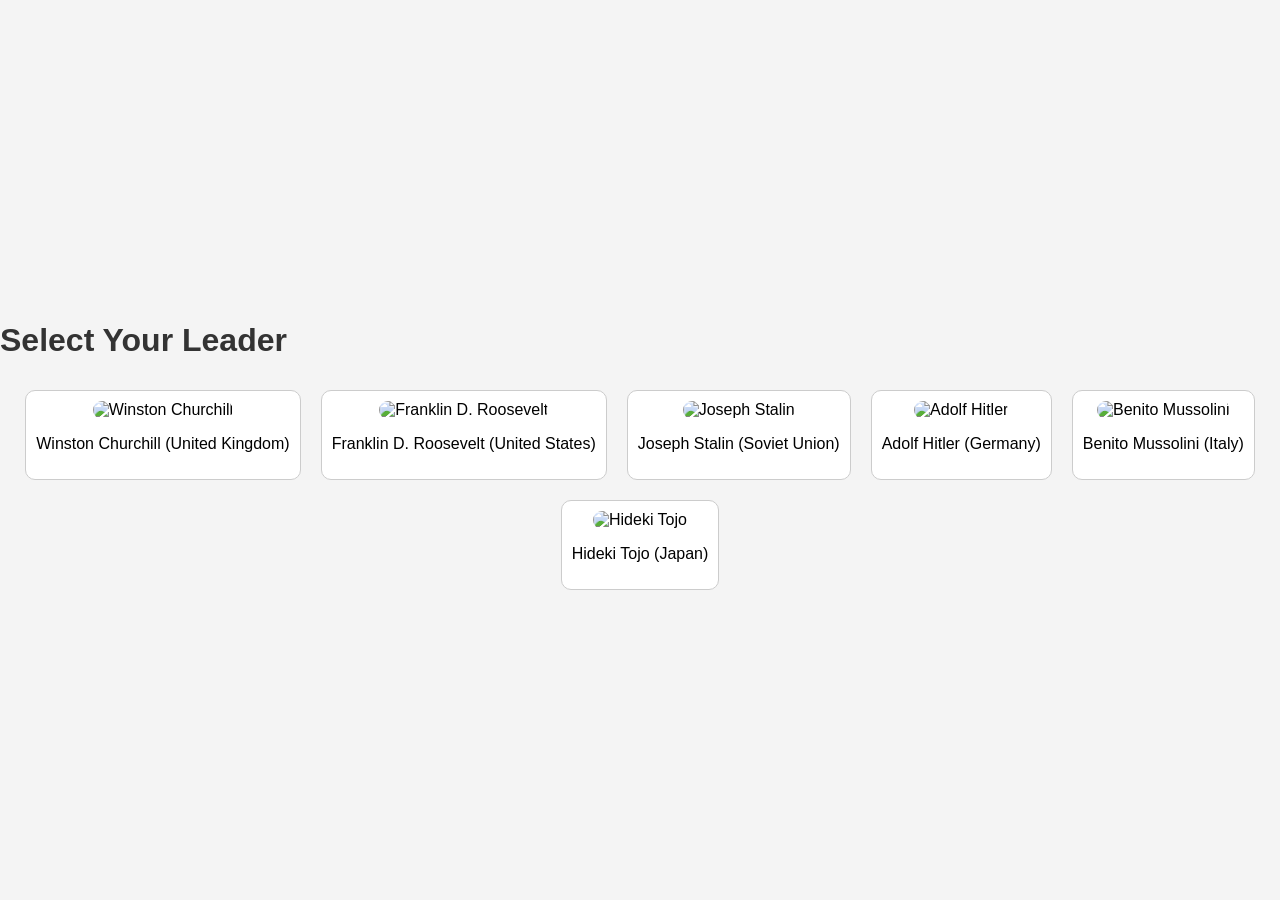
==== index.html @ f3f21e8c "Add files via upload" ====
<!DOCTYPE html>
<html lang="en">
<head>
    <meta charset="UTF-8">
    <meta name="viewport" content="width=device-width, initial-scale=1.0">
    <title>WW2 Leaders Game</title>
    <link rel="stylesheet" href="style.css">
    <link rel="manifest" href="manifest.json">
    <script>
        if ('serviceWorker' in navigator) {
            navigator.serviceWorker.register('/service-worker.js').then(function(registration) {
                console.log('Service Worker registered with scope:', registration.scope);
            }).catch(function(error) {
                console.log('Service Worker registration failed:', error);
            });
        }
    </script>
</head>
<body>
    <div id="leader-selection">
        <h1>Select Your Leader</h1>
        <div id="leaders"></div>
    </div>
    <div id="picked-leaders" style="display:none;">
        <h2>Picked Leaders</h2>
        <div id="player-leader"></div>
        <div id="enemy-leader"></div>
    </div>
    <div id="battle" style="display:none;">
        <p id="result"></p>
        <div>
            <div class="choice" data-choice="Attack">Attack</div>
            <div class="choice" data-choice="Defend">Defend</div>
            <div class="choice" data-choice="Ambush">Ambush</div>
        </div>
        <button id="restart" style="display:none;">Restart Game</button>
    </div>
    <script src="script.js"></script>
</body>
</html>
---- style.css ----
body {
    font-family: Arial, sans-serif;
    background-color: #f4f4f4;
    margin: 0;
    padding: 0;
    display: flex;
    flex-direction: column;
    align-items: center;
    justify-content: center;
    height: 100vh;
}

h1, h2 {
    color: #333;
}

#leaders, #picked-leaders {
    display: flex;
    flex-wrap: wrap;
    justify-content: center;
}

.leader, .picked-leader {
    display: inline-block;
    margin: 10px;
    text-align: center;
    border: 1px solid #ccc;
    border-radius: 10px;
    padding: 10px;
    background-color: #fff;
    transition: transform 0.2s;
}

.leader:hover, .picked-leader:hover {
    transform: scale(1.05);
}

.leader img, .picked-leader img {
    width: 150px;
    height: 200px;
    object-fit: cover;
    border-radius: 10px;
}

#battle {
    display: none;
    text-align: center;
}

.choice {
    display: inline-block;
    padding: 10px 20px;
    margin: 10px;
    background-color: #ccc;
    cursor: pointer;
    border-radius: 5px;
    transition: background-color 0.2s;
}

.choice:hover {
    background-color: #bbb;
}

#restart {
    margin-top: 20px;
    padding: 10px 20px;
    background-color: #007bff;
    color: #fff;
    border: none;
    border-radius: 5px;
    cursor: pointer;
    transition: background-color 0.2s;
}

#restart:hover {
    background-color: #0056b3;
}
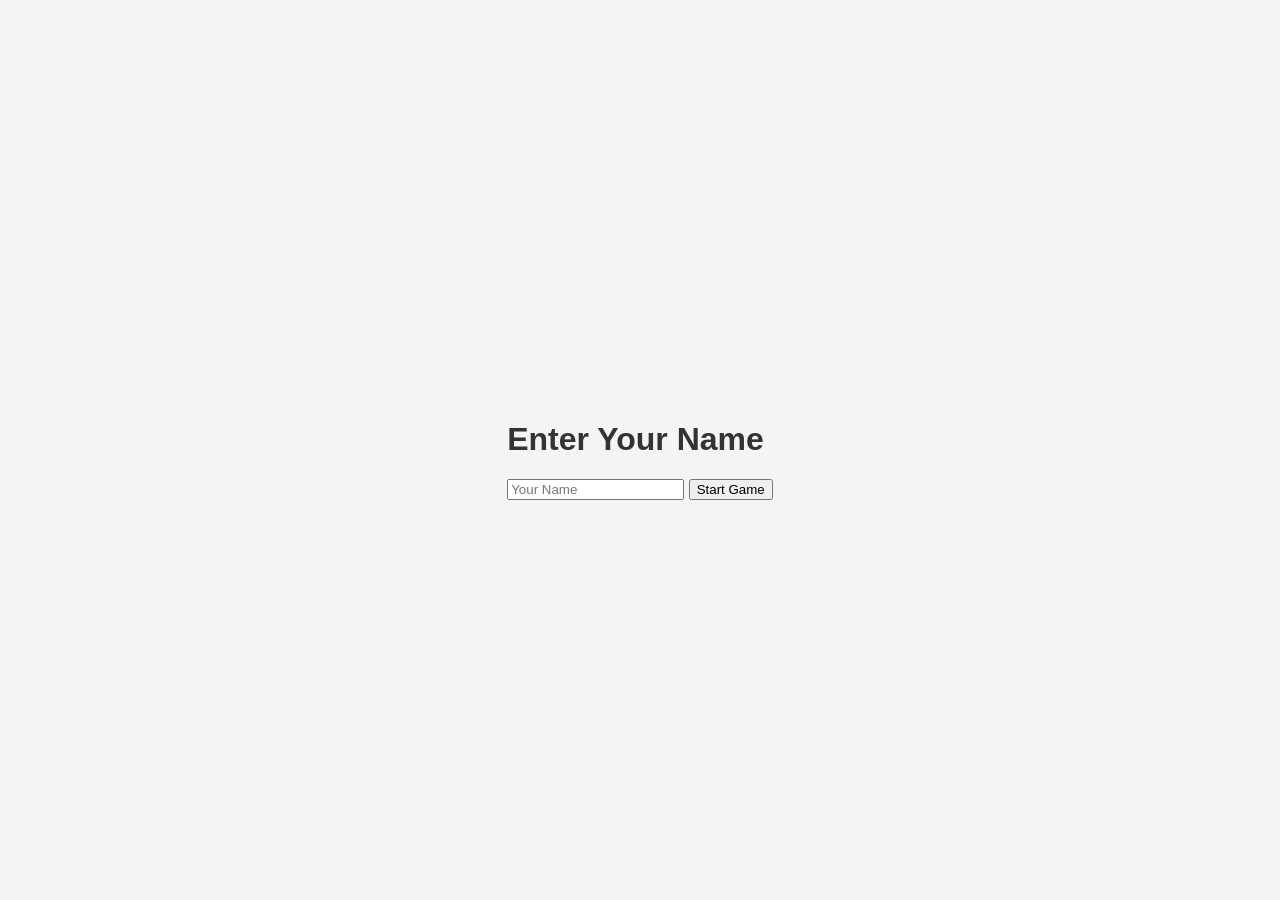
==== commit b0c4bbff: "Update index.html" ====
--- a/index.html
+++ b/index.html
@@ -17,7 +17,12 @@
     </script>
 </head>
 <body>
-    <div id="leader-selection">
+    <div id="name-input">
+        <h1>Enter Your Name</h1>
+        <input type="text" id="player-name" placeholder="Your Name">
+        <button onclick="startGame()">Start Game</button>
+    </div>
+    <div id="leader-selection" style="display:none;">
         <h1>Select Your Leader</h1>
         <div id="leaders"></div>
     </div>
@@ -31,10 +36,10 @@
         <div>
             <div class="choice" data-choice="Attack">Attack</div>
             <div class="choice" data-choice="Defend">Defend</div>
-            <div class="choice" data-choice="Ambush">Ambush</div>
+            <div class="choice" data-choice="Use Ability">Use Ability</div>
         </div>
         <button id="restart" style="display:none;">Restart Game</button>
     </div>
     <script src="script.js"></script>
 </body>
-</html>+</html>
--- a/style.css
+++ b/style.css
@@ -8,6 +8,9 @@
     align-items: center;
     justify-content: center;
     height: 100vh;
+    background-image: url('https://www.worldhistory.org/uploads/images/18673.png?v=1733229006-1710651644');
+    background-size: cover;
+    background-position: center;
 }
 
 h1, h2 {
@@ -74,4 +77,29 @@
 
 #restart:hover {
     background-color: #0056b3;
-}+}
+
+/* Victory and Defeat Animations */
+@keyframes victory-animation {
+    0% { transform: scale(1); opacity: 1; }
+    50% { transform: scale(1.5); opacity: 0.5; }
+    100% { transform: scale(1); opacity: 1; }
+}
+
+@keyframes defeat-animation {
+    0% { transform: scale(1); opacity: 1; }
+    50% { transform: scale(0.5); opacity: 0.5; }
+    100% { transform: scale(1); opacity: 1; }
+}
+
+.victory {
+    animation: victory-animation 2s infinite;
+    color: green;
+    font-size: 2em;
+}
+
+.defeat {
+    animation: defeat-animation 2s infinite;
+    color: red;
+    font-size: 2em;
+}
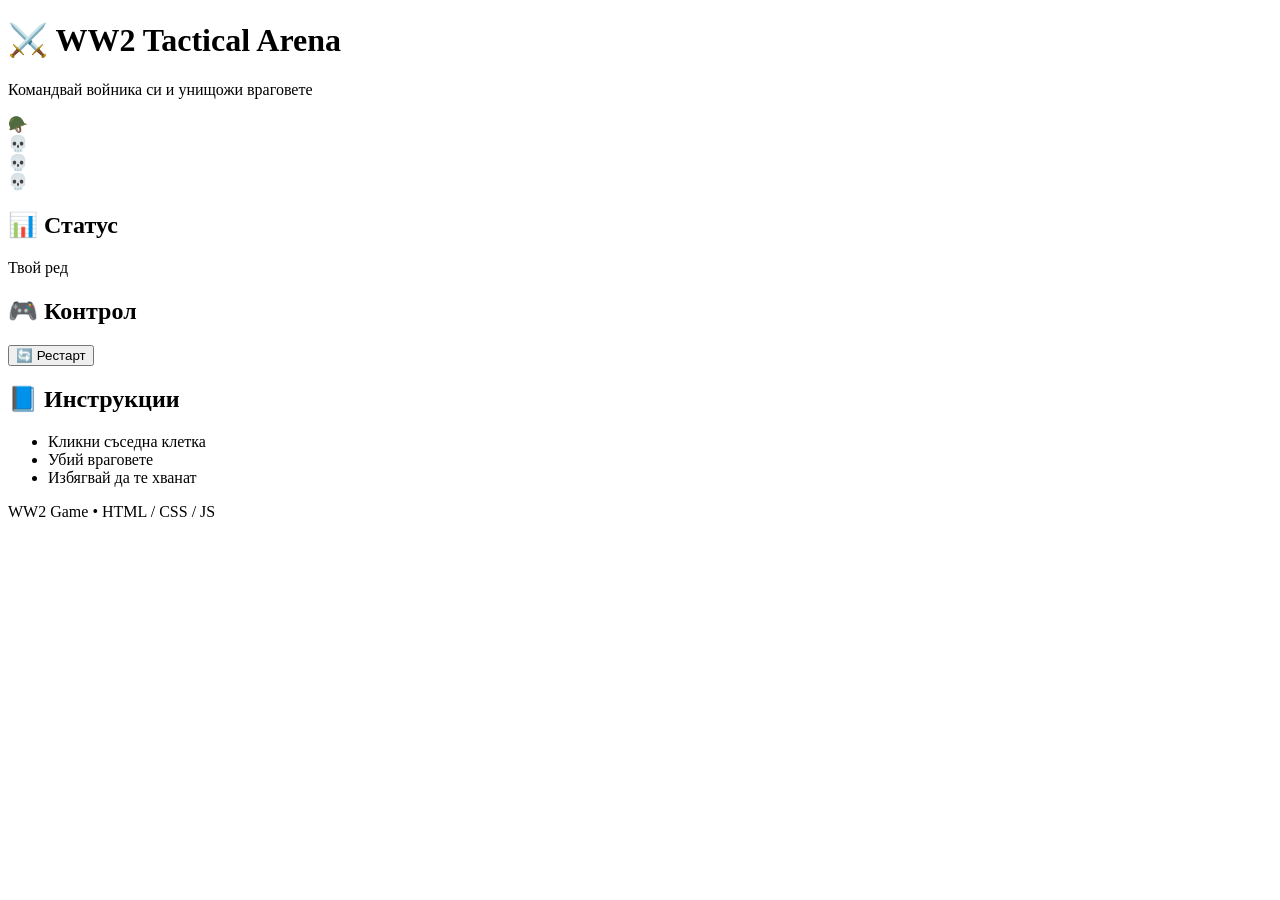
==== commit 7c4f626e: "аа" ====
--- a/index.html
+++ b/index.html
@@ -1,45 +1,52 @@
 <!DOCTYPE html>
-<html lang="en">
+<html lang="bg">
+
 <head>
     <meta charset="UTF-8">
     <meta name="viewport" content="width=device-width, initial-scale=1.0">
-    <title>WW2 Leaders Game</title>
-    <link rel="stylesheet" href="style.css">
-    <link rel="manifest" href="manifest.json">
-    <script>
-        if ('serviceWorker' in navigator) {
-            navigator.serviceWorker.register('/service-worker.js').then(function(registration) {
-                console.log('Service Worker registered with scope:', registration.scope);
-            }).catch(function(error) {
-                console.log('Service Worker registration failed:', error);
-            });
-        }
-    </script>
+    <title>WW2 Tactical Arena</title>
+    <link rel="stylesheet" href="styles.css">
 </head>
+
 <body>
-    <div id="name-input">
-        <h1>Enter Your Name</h1>
-        <input type="text" id="player-name" placeholder="Your Name">
-        <button onclick="startGame()">Start Game</button>
-    </div>
-    <div id="leader-selection" style="display:none;">
-        <h1>Select Your Leader</h1>
-        <div id="leaders"></div>
-    </div>
-    <div id="picked-leaders" style="display:none;">
-        <h2>Picked Leaders</h2>
-        <div id="player-leader"></div>
-        <div id="enemy-leader"></div>
-    </div>
-    <div id="battle" style="display:none;">
-        <p id="result"></p>
-        <div>
-            <div class="choice" data-choice="Attack">Attack</div>
-            <div class="choice" data-choice="Defend">Defend</div>
-            <div class="choice" data-choice="Use Ability">Use Ability</div>
-        </div>
-        <button id="restart" style="display:none;">Restart Game</button>
-    </div>
+
+    <header class="header">
+        <h1>⚔️ WW2 Tactical Arena</h1>
+        <p>Командвай войника си и унищожи враговете</p>
+    </header>
+
+    <main class="main">
+        <section class="game-container">
+            <div id="game"></div>
+        </section>
+
+        <aside class="sidebar">
+            <div class="card">
+                <h2>📊 Статус</h2>
+                <p id="status">Твой ред</p>
+            </div>
+
+            <div class="card">
+                <h2>🎮 Контрол</h2>
+                <button onclick="resetGame()">🔄 Рестарт</button>
+            </div>
+
+            <div class="card">
+                <h2>📘 Инструкции</h2>
+                <ul>
+                    <li>Кликни съседна клетка</li>
+                    <li>Убий враговете</li>
+                    <li>Избягвай да те хванат</li>
+                </ul>
+            </div>
+        </aside>
+    </main>
+
+    <footer class="footer">
+        <p>WW2 Game • HTML / CSS / JS</p>
+    </footer>
+
     <script src="script.js"></script>
 </body>
-</html>
+
+</html>
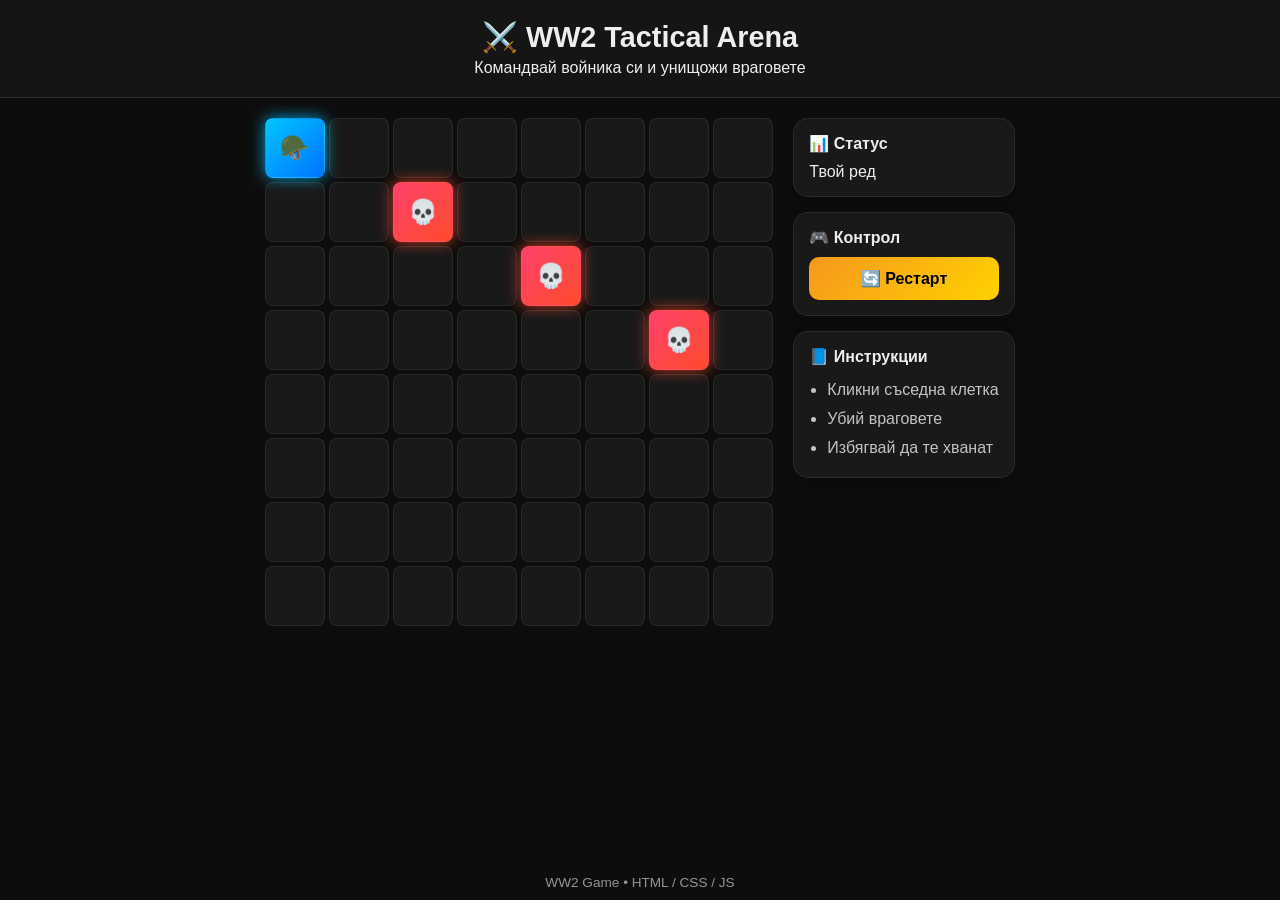
==== commit 45bf37e3: "123" ====
--- a/index.html
+++ b/index.html
@@ -5,7 +5,7 @@
     <meta charset="UTF-8">
     <meta name="viewport" content="width=device-width, initial-scale=1.0">
     <title>WW2 Tactical Arena</title>
-    <link rel="stylesheet" href="styles.css">
+    <link rel="stylesheet" href="style.css">
 </head>
 
 <body>
--- a/style.css
+++ b/style.css
@@ -0,0 +1,129 @@
+* {
+  box-sizing: border-box;
+  margin: 0;
+  padding: 0;
+}
+
+body {
+  background: #0d0d0d;
+  color: #eee;
+  font-family: sans-serif;
+  min-height: 100vh;
+  display: flex;
+  flex-direction: column;
+}
+
+.header {
+  text-align: center;
+  padding: 20px;
+  background: rgba(255, 255, 255, 0.03);
+  border-bottom: 1px solid rgba(255, 255, 255, 0.1);
+}
+
+.header h1 {
+  font-size: 1.8rem;
+  margin-bottom: 5px;
+}
+
+.main {
+  display: flex;
+  gap: 20px;
+  padding: 20px;
+  flex: 1;
+  justify-content: center;
+  align-items: flex-start;
+  flex-wrap: wrap;
+}
+
+.game-container {
+  display: flex;
+  justify-content: center;
+}
+
+#game {
+  display: grid;
+  grid-template-columns: repeat(8, 60px);
+  grid-template-rows: repeat(8, 60px);
+  gap: 4px;
+}
+
+.tile {
+  width: 60px;
+  height: 60px;
+  border-radius: 8px;
+  display: flex;
+  align-items: center;
+  justify-content: center;
+  font-size: 1.5rem;
+  cursor: pointer;
+  transition: all 0.2s ease;
+  background: rgba(255, 255, 255, 0.05);
+  border: 1px solid rgba(255, 255, 255, 0.07);
+}
+
+.tile:hover {
+  transform: scale(1.1);
+  background: rgba(255, 255, 255, 0.1);
+}
+
+.player {
+  background: linear-gradient(135deg, #00c6ff, #0072ff) !important;
+  box-shadow: 0 0 15px rgba(0, 198, 255, 0.8);
+}
+
+.enemy {
+  background: linear-gradient(135deg, #ff416c, #ff4b2b) !important;
+  box-shadow: 0 0 15px rgba(255, 75, 43, 0.8);
+}
+
+.sidebar {
+  display: flex;
+  flex-direction: column;
+  gap: 15px;
+  min-width: 200px;
+}
+
+.card {
+  padding: 15px;
+  border-radius: 15px;
+  background: rgba(255, 255, 255, 0.05);
+  backdrop-filter: blur(10px);
+  box-shadow: 0 5px 15px rgba(0, 0, 0, 0.3);
+  border: 1px solid rgba(255, 255, 255, 0.08);
+}
+
+.card h2 {
+  margin-top: 0;
+  margin-bottom: 10px;
+  font-size: 1rem;
+}
+
+.card ul {
+  padding-left: 18px;
+  line-height: 1.8;
+  opacity: 0.8;
+}
+
+button {
+  width: 100%;
+  padding: 12px;
+  border: none;
+  border-radius: 10px;
+  background: linear-gradient(135deg, #f7971e, #ffd200);
+  font-weight: bold;
+  cursor: pointer;
+  transition: 0.2s;
+  color: #000;
+  font-size: 1rem;
+}
+
+button:hover {
+  transform: scale(1.05);
+}
+
+.footer {
+  text-align: center;
+  padding: 10px;
+  opacity: 0.6;
+  font-size: 0.85rem;
+}
